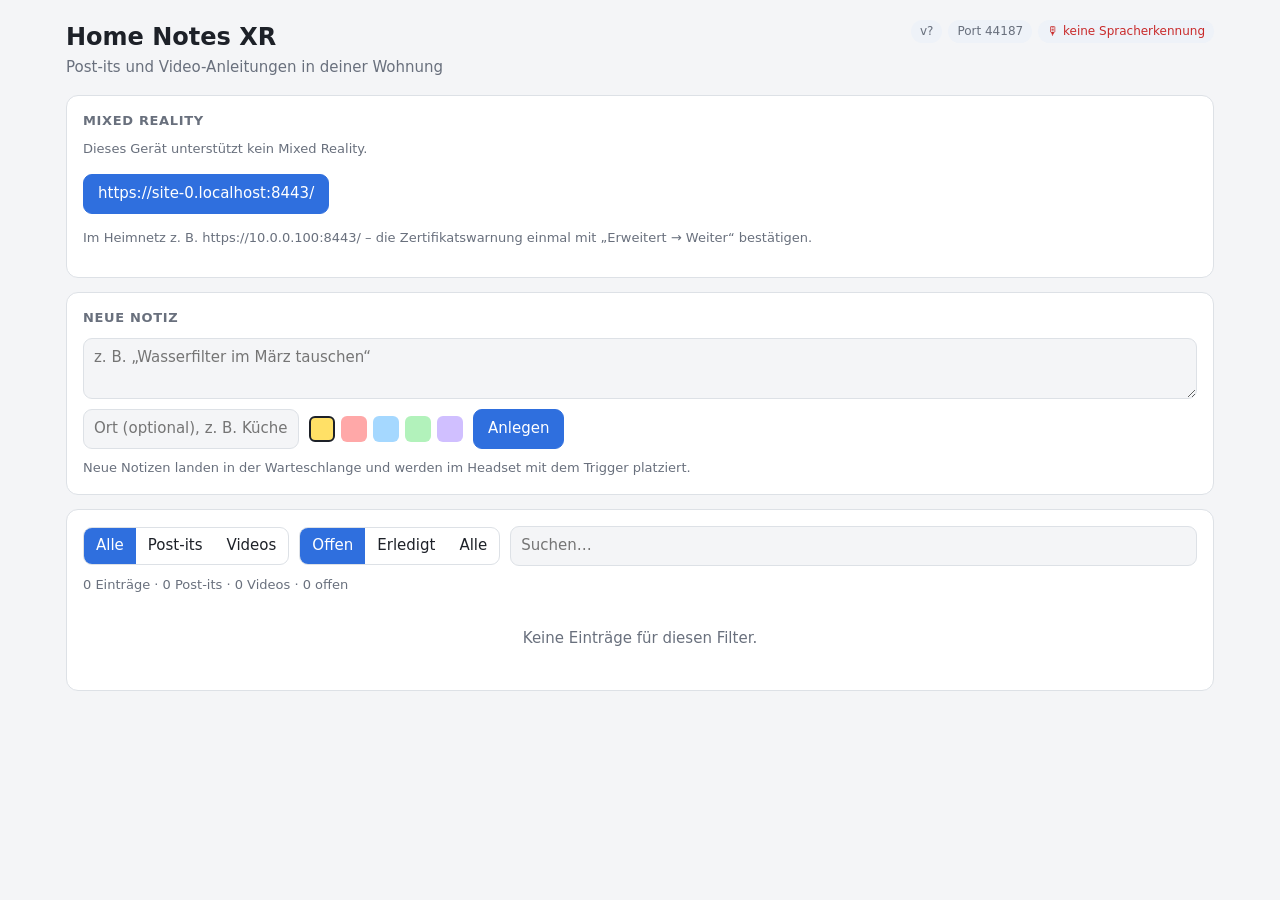
==== homenotes_xr/rootfs/app/www/index.html @ 65da4479 "Home Notes XR 0.2.0: Sprache, Verschieben/Löschen/Abhaken, Video-Anleitungen, ohne Scan, Desktop-Übe" ====
<!doctype html>
<html lang="de">
<head>
<meta charset="utf-8">
<meta name="viewport" content="width=device-width, initial-scale=1">
<title>Home Notes XR</title>
<link rel="stylesheet" href="style.css">
</head>
<body>
<main>
  <header class="top">
    <div>
      <h1>Home Notes XR</h1>
      <p class="sub">Post-its und Video-Anleitungen in deiner Wohnung</p>
    </div>
    <div class="chips" id="chips"></div>
  </header>

  <section class="card xr" id="xr-card">
    <div class="xr-row">
      <div class="xr-text">
        <h2>Mixed Reality</h2>
        <p id="xr-status" class="hint">Prüfe WebXR…</p>
      </div>
      <button class="primary big" id="start-ar" hidden>AR starten</button>
    </div>
    <div id="xr-options" hidden>
      <label class="check"><input type="checkbox" id="use-scan"> Raum-Scan verwenden (Notizen haften an Wänden/Möbeln – braucht eingerichtete Räume)</label>
      <div class="row">
        <button class="ghost" id="grant">Kamera &amp; Mikrofon freigeben</button>
        <span class="hint" id="grant-status"></span>
      </div>
      <details class="help">
        <summary>Steuerung im Headset</summary>
        <table>
          <tr><td>Trigger / Pinch</td><td>Notiz setzen (nächste aus der Warteschlange) · auf Notiz: abhaken · auf Video: Play/Pause</td></tr>
          <tr><td>Grip halten</td><td>Notiz greifen und verschieben (Stick: näher/weiter)</td></tr>
          <tr><td>Rechter Stick</td><td>Abstand der Vorschau (ohne Raum-Scan)</td></tr>
          <tr><td>A halten</td><td>Diktieren – auf Notiz: Text ersetzen, sonst: Text für die nächste Notiz</td></tr>
          <tr><td>B zweimal</td><td>Notiz/Video löschen, auf das du zeigst</td></tr>
          <tr><td>X</td><td>Video-Anleitung aufnehmen / stoppen, danach mit Trigger platzieren</td></tr>
          <tr><td>Y</td><td>Farbe wechseln (auf Notiz: deren Farbe)</td></tr>
          <tr><td>Linker Stick drücken</td><td>Raum-Scan-Anzeige ein/aus</td></tr>
        </table>
      </details>
    </div>
    <div id="xr-links" hidden></div>
  </section>

  <section class="card">
    <h2>Neue Notiz</h2>
    <form id="new-form" class="new">
      <div class="new-main">
        <textarea id="new-text" rows="2" placeholder="z. B. „Wasserfilter im März tauschen“" required></textarea>
        <button type="button" class="ghost mic" id="new-mic" hidden title="Diktieren (gedrückt halten)">🎙</button>
      </div>
      <div class="row">
        <input id="new-location" placeholder="Ort (optional), z. B. Küche">
        <div class="swatches" id="new-colors"></div>
        <button class="primary" type="submit">Anlegen</button>
      </div>
      <p class="hint">Neue Notizen landen in der Warteschlange und werden im Headset mit dem Trigger platziert.</p>
    </form>
  </section>

  <section class="card">
    <div class="toolbar">
      <div class="tabs" id="type-tabs">
        <button data-type="all" class="on">Alle</button>
        <button data-type="note">Post-its</button>
        <button data-type="video">Videos</button>
      </div>
      <div class="tabs" id="status-tabs">
        <button data-status="open" class="on">Offen</button>
        <button data-status="done">Erledigt</button>
        <button data-status="all">Alle</button>
      </div>
      <input id="search" type="search" placeholder="Suchen…">
    </div>
    <div id="summary" class="hint"></div>
    <div id="grid" class="grid"></div>
  </section>
</main>
<canvas id="xr-canvas"></canvas>
<script type="module" src="dashboard.js"></script>
</body>
</html>
---- homenotes_xr/rootfs/app/www/style.css ----
:root {
  color-scheme: light dark;
  --bg: #f4f5f7; --card: #fff; --ink: #1d2128; --muted: #69707d; --line: #dde1e6;
  --accent: #2f6fde; --ok: #2b8a3e; --bad: #c92a2a; --soft: #eef2f8;
}
@media (prefers-color-scheme: dark) {
  :root { --bg: #111418; --card: #1b1f25; --ink: #e7e9ec; --muted: #9aa1ad; --line: #2c323b; --accent: #5b8ff0; --ok: #51cf66; --bad: #ff6b6b; --soft: #222833; }
}
* { box-sizing: border-box; }
[hidden] { display: none !important; }
body { margin: 0; font: 15px/1.45 system-ui, -apple-system, "Segoe UI", Roboto, sans-serif; background: var(--bg); color: var(--ink); }
main { max-width: 1180px; margin: 0 auto; padding: 20px 16px 56px; }
h1 { font-size: 24px; margin: 0; }
h2 { font-size: 13px; margin: 0 0 10px; text-transform: uppercase; letter-spacing: .05em; color: var(--muted); }
.sub { color: var(--muted); margin: 2px 0 0; }
.top { display: flex; justify-content: space-between; align-items: flex-start; gap: 12px; flex-wrap: wrap; margin-bottom: 16px; }
.chips { display: flex; gap: 6px; flex-wrap: wrap; }
.chip { font-size: 12px; padding: 3px 9px; border-radius: 99px; background: var(--soft); color: var(--muted); }
.chip.ok { color: var(--ok); } .chip.bad { color: var(--bad); }
.card { background: var(--card); border: 1px solid var(--line); border-radius: 12px; padding: 16px; margin-bottom: 14px; }
.hint { color: var(--muted); font-size: 13px; }
.row { display: flex; gap: 10px; flex-wrap: wrap; align-items: center; }
button, a.btn { font: inherit; border: 1px solid var(--line); border-radius: 9px; padding: 8px 14px; background: var(--card); color: var(--ink); cursor: pointer; text-decoration: none; display: inline-block; }
button.primary, a.btn.primary { background: var(--accent); border-color: var(--accent); color: #fff; }
button.big { font-size: 18px; padding: 14px 26px; }
button.ghost { background: transparent; }
button.danger { color: var(--bad); }
button:disabled { opacity: .45; cursor: not-allowed; }
input, textarea, select { font: inherit; padding: 8px 10px; border-radius: 9px; border: 1px solid var(--line); background: var(--bg); color: var(--ink); }
textarea { width: 100%; resize: vertical; }
.xr-row { display: flex; justify-content: space-between; align-items: center; gap: 16px; flex-wrap: wrap; }
.xr-text p { margin: 0; }
#xr-options { margin-top: 12px; display: grid; gap: 10px; }
.check { display: flex; gap: 8px; align-items: center; }
.help table { width: 100%; border-collapse: collapse; margin-top: 8px; font-size: 13px; }
.help td { padding: 4px 6px; border-top: 1px solid var(--line); vertical-align: top; }
.help td:first-child { white-space: nowrap; font-weight: 600; width: 1%; }
.new { display: grid; gap: 10px; }
.new-main { display: flex; gap: 8px; }
.new .hint { margin: 0; }
.mic { font-size: 20px; }
.mic.rec { background: var(--bad); color: #fff; border-color: var(--bad); }
.swatches { display: flex; gap: 6px; }
.swatch { width: 26px; height: 26px; border-radius: 6px; border: 2px solid transparent; padding: 0; cursor: pointer; }
.swatch.on { border-color: var(--ink); }
.toolbar { display: flex; gap: 10px; flex-wrap: wrap; align-items: center; margin-bottom: 10px; }
.toolbar input { flex: 1; min-width: 160px; }
.tabs { display: inline-flex; border: 1px solid var(--line); border-radius: 9px; overflow: hidden; }
.tabs button { border: 0; border-radius: 0; padding: 7px 12px; background: transparent; }
.tabs button.on { background: var(--accent); color: #fff; }
.grid { display: grid; grid-template-columns: repeat(auto-fill, minmax(260px, 1fr)); gap: 12px; margin-top: 10px; }
.note { border: 1px solid var(--line); border-radius: 10px; overflow: hidden; display: flex; flex-direction: column; background: var(--card); }
.note .bar { height: 6px; }
.note .body { padding: 10px 12px; display: grid; gap: 8px; flex: 1; align-content: start; }
.note textarea { border: 0; background: transparent; padding: 0; font-size: 16px; font-weight: 600; min-height: 48px; }
.note textarea:focus { outline: 2px solid var(--accent); outline-offset: 4px; border-radius: 4px; }
.note.done textarea { text-decoration: line-through; color: var(--muted); }
.note input.loc { padding: 5px 8px; font-size: 13px; }
.note video { width: 100%; border-radius: 8px; background: #000; max-height: 220px; }
.note .meta { font-size: 12px; color: var(--muted); display: flex; gap: 10px; flex-wrap: wrap; }
.note .actions { display: flex; gap: 6px; flex-wrap: wrap; align-items: center; padding: 8px 12px; border-top: 1px solid var(--line); }
.note .actions .swatch { width: 18px; height: 18px; }
.note .actions .spacer { flex: 1; }
.note .actions button { padding: 5px 10px; font-size: 13px; }
.empty { color: var(--muted); padding: 24px; text-align: center; grid-column: 1 / -1; }
#xr-canvas { position: fixed; inset: 0; display: none; }
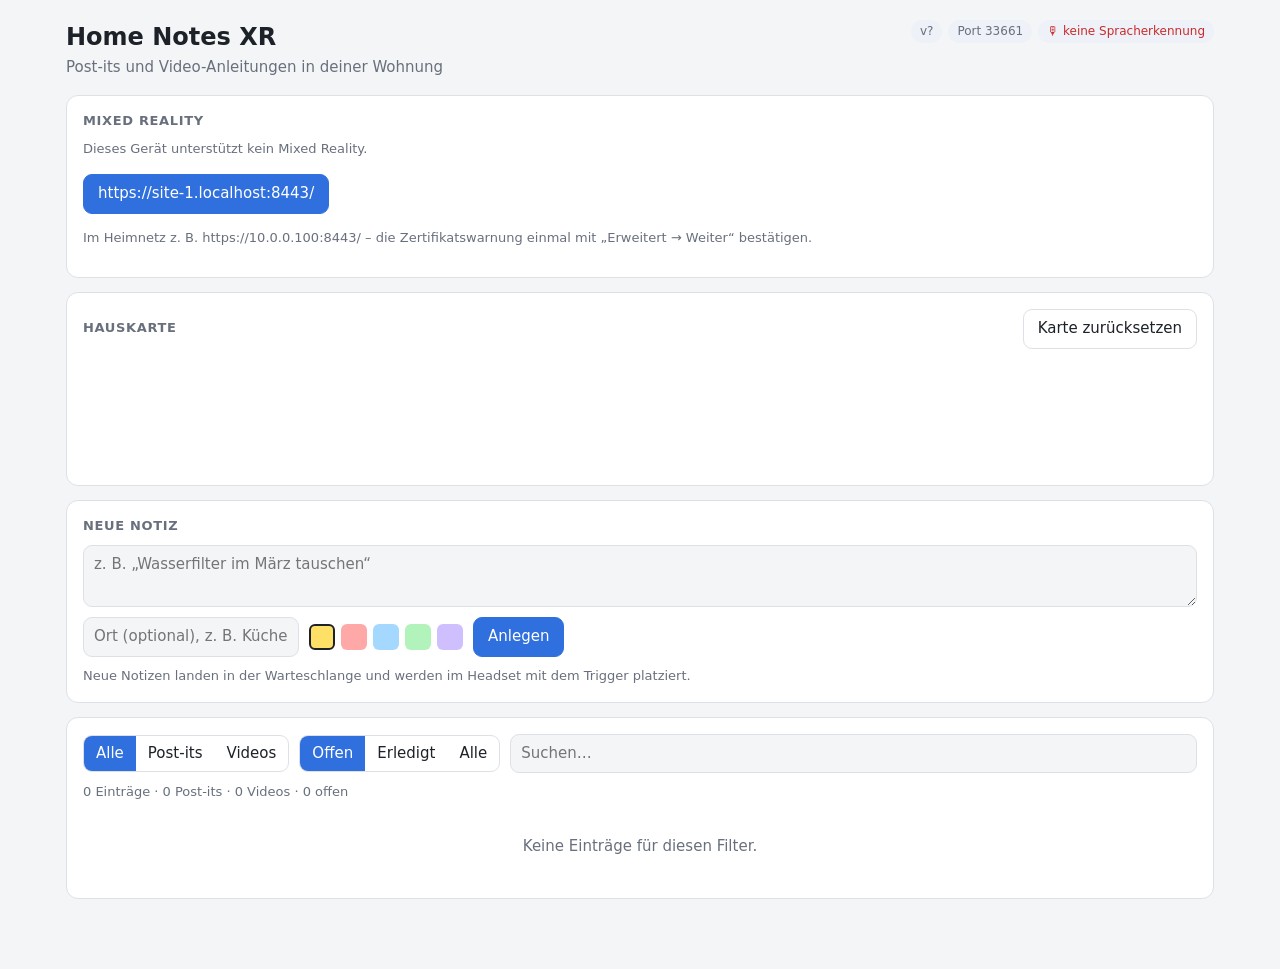
==== commit f2e72442: "Home Notes XR 0.3.0: ohne Raumabfrage, Kamera-Auswahl, Aktionsleisten, Menü, Hauskarte Co-Authored-B" ====
--- a/homenotes_xr/rootfs/app/www/index.html
+++ b/homenotes_xr/rootfs/app/www/index.html
@@ -25,26 +25,46 @@
       <button class="primary big" id="start-ar" hidden>AR starten</button>
     </div>
     <div id="xr-options" hidden>
-      <label class="check"><input type="checkbox" id="use-scan"> Raum-Scan verwenden (Notizen haften an Wänden/Möbeln – braucht eingerichtete Räume)</label>
       <div class="row">
         <button class="ghost" id="grant">Kamera &amp; Mikrofon freigeben</button>
         <span class="hint" id="grant-status"></span>
       </div>
+      <div class="cam" id="cam-box" hidden>
+        <label>Kamera für Video-Anleitungen
+          <select id="camera-select"></select>
+        </label>
+        <video id="cam-preview" muted playsinline></video>
+        <p class="hint">Wähle die Kamera, die dein Zimmer zeigt. Die „virtuelle Kamera“ liefert in Mixed Reality nur Schwarz.</p>
+      </div>
+      <details class="help">
+        <summary>Erweitert</summary>
+        <label class="check"><input type="checkbox" id="use-scan"> Raum-Scan verwenden (Notizen haften an Wänden/Möbeln, Wände erscheinen auf der Karte – die Quest fragt nach der Raumeinrichtung)</label>
+        <label class="check"><input type="checkbox" id="use-floor"> Boden-Referenz (local-floor) – nur nötig, falls Anker ohne nicht funktionieren; die Quest fragt dann nach einer Begrenzung</label>
+      </details>
       <details class="help">
         <summary>Steuerung im Headset</summary>
         <table>
-          <tr><td>Trigger / Pinch</td><td>Notiz setzen (nächste aus der Warteschlange) · auf Notiz: abhaken · auf Video: Play/Pause</td></tr>
-          <tr><td>Grip halten</td><td>Notiz greifen und verschieben (Stick: näher/weiter)</td></tr>
-          <tr><td>Rechter Stick</td><td>Abstand der Vorschau (ohne Raum-Scan)</td></tr>
-          <tr><td>A halten</td><td>Diktieren – auf Notiz: Text ersetzen, sonst: Text für die nächste Notiz</td></tr>
-          <tr><td>B zweimal</td><td>Notiz/Video löschen, auf das du zeigst</td></tr>
-          <tr><td>X</td><td>Video-Anleitung aufnehmen / stoppen, danach mit Trigger platzieren</td></tr>
-          <tr><td>Y</td><td>Farbe wechseln (auf Notiz: deren Farbe)</td></tr>
-          <tr><td>Linker Stick drücken</td><td>Raum-Scan-Anzeige ein/aus</td></tr>
+          <tr><td>Menü am linken Controller</td><td>Mit dem rechten Strahl zeigen + Trigger: ＋ Notiz · 🎙 Diktat · ● Video · 🗺 Karte · ▦ Scan-Anzeige</td></tr>
+          <tr><td>Auf Notiz zeigen</td><td>Aktionsleiste erscheint: ✓ abhaken · 🎙 Text sprechen · ✥ verschieben · 🎨 Farbe · 🗑 löschen (2×)</td></tr>
+          <tr><td>Auf Video zeigen</td><td>▶ abspielen · 🎙 Titel · ✥ verschieben · 🗑 löschen</td></tr>
+          <tr><td>Trigger ins Leere</td><td>Nächstes aus der Warteschlange platzieren (Vorschau am Strahl)</td></tr>
+          <tr><td>Rechter Stick</td><td>Abstand der Vorschau / beim Verschieben näher-weiter</td></tr>
+          <tr><td>Abkürzungen</td><td>A halten: diktieren · B 2×: löschen · Grip: greifen · X: Video · Y: Farbe · linker Stick drücken: Karte</td></tr>
         </table>
       </details>
     </div>
     <div id="xr-links" hidden></div>
+  </section>
+
+  <section class="card" id="map-card">
+    <div class="row" style="justify-content:space-between">
+      <h2 style="margin:0">Hauskarte</h2>
+      <div class="row">
+        <span class="hint" id="map-stats"></span>
+        <button class="ghost" id="map-reset">Karte zurücksetzen</button>
+      </div>
+    </div>
+    <div id="map" class="map"></div>
   </section>
 
   <section class="card">
--- a/homenotes_xr/rootfs/app/www/style.css
+++ b/homenotes_xr/rootfs/app/www/style.css
@@ -64,3 +64,11 @@
 .note .actions button { padding: 5px 10px; font-size: 13px; }
 .empty { color: var(--muted); padding: 24px; text-align: center; grid-column: 1 / -1; }
 #xr-canvas { position: fixed; inset: 0; display: none; }
+
+.cam { display: grid; gap: 8px; }
+.cam select { display: block; margin-top: 4px; max-width: 100%; }
+.cam video { width: 240px; max-width: 100%; border-radius: 8px; background: #000; }
+.map { width: 100%; min-height: 120px; }
+.map svg { width: 100%; height: auto; max-height: 520px; display: block; background: var(--soft); border-radius: 10px; }
+.map .empty { padding: 30px; }
+.note.flash { outline: 3px solid var(--accent); }
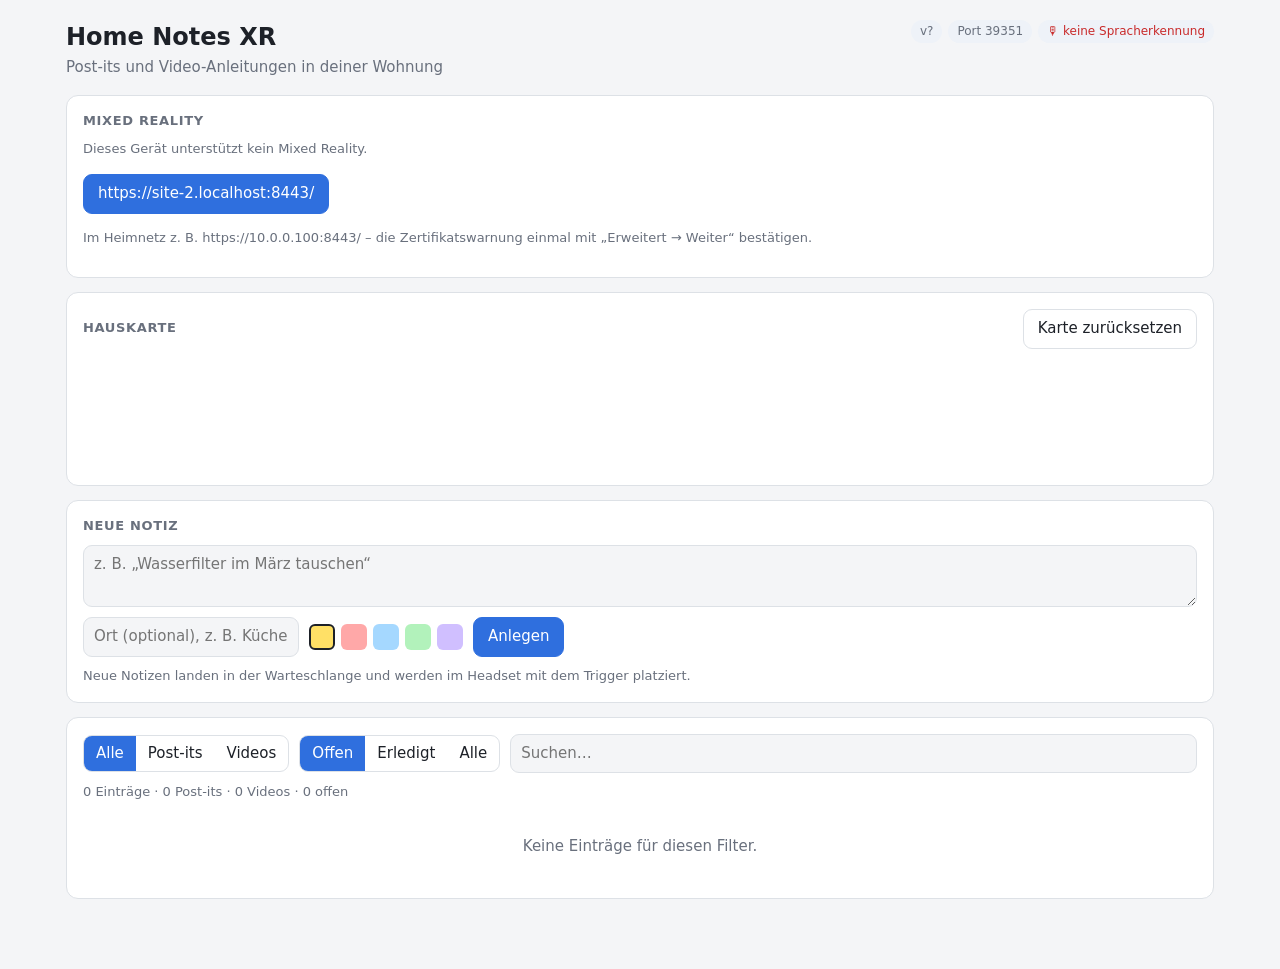
==== commit 491482f6: "Home Notes XR 0.3.1: ganze Wohnung ohne Begrenzung (unbounded) Co-Authored-By: Claude Opus 5.5 <nore" ====
--- a/homenotes_xr/rootfs/app/www/index.html
+++ b/homenotes_xr/rootfs/app/www/index.html
@@ -39,7 +39,13 @@
       <details class="help">
         <summary>Erweitert</summary>
         <label class="check"><input type="checkbox" id="use-scan"> Raum-Scan verwenden (Notizen haften an Wänden/Möbeln, Wände erscheinen auf der Karte – die Quest fragt nach der Raumeinrichtung)</label>
-        <label class="check"><input type="checkbox" id="use-floor"> Boden-Referenz (local-floor) – nur nötig, falls Anker ohne nicht funktionieren; die Quest fragt dann nach einer Begrenzung</label>
+        <label>Bewegungsbereich
+          <select id="space-mode">
+            <option value="unbounded">Ganze Wohnung – ohne Begrenzung (empfohlen)</option>
+            <option value="local">Lokal – Quest-Begrenzung bleibt aktiv</option>
+            <option value="local-floor">Mit Boden-Referenz – Quest fragt nach Begrenzung</option>
+          </select>
+        </label>
       </details>
       <details class="help">
         <summary>Steuerung im Headset</summary>
--- a/homenotes_xr/rootfs/app/www/style.css
+++ b/homenotes_xr/rootfs/app/www/style.css
@@ -72,3 +72,5 @@
 .map svg { width: 100%; height: auto; max-height: 520px; display: block; background: var(--soft); border-radius: 10px; }
 .map .empty { padding: 30px; }
 .note.flash { outline: 3px solid var(--accent); }
+.help label { display: block; margin-top: 8px; }
+.help label select { display: block; margin-top: 4px; max-width: 100%; }
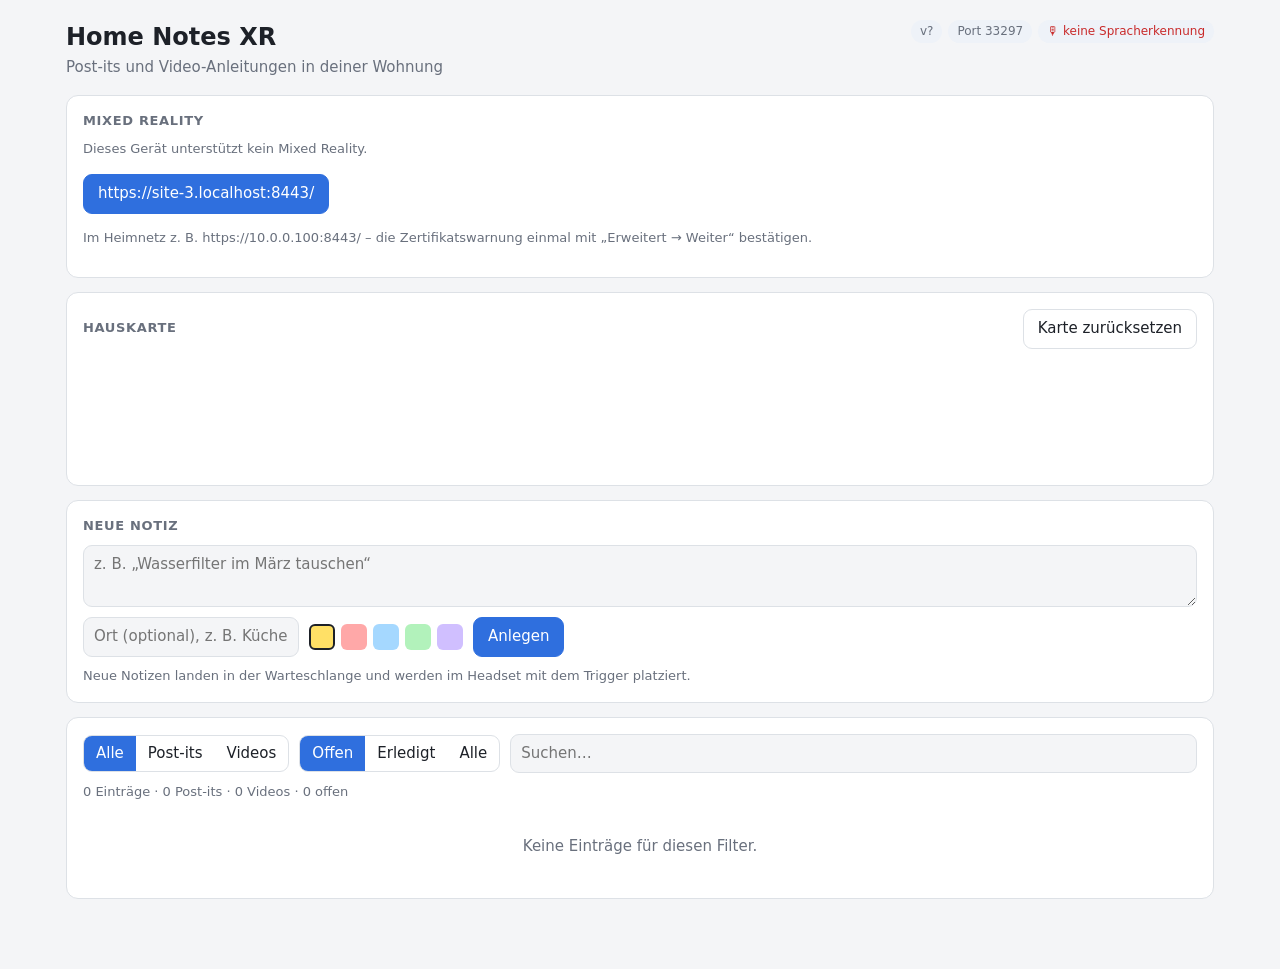
==== commit af6ca418: "Home Notes XR 0.4.0: Menü & Video-Rekorder, Grundriss per Tiefensensor, XR-Übersicht, verschiebbare " ====
--- a/homenotes_xr/rootfs/app/www/index.html
+++ b/homenotes_xr/rootfs/app/www/index.html
@@ -38,6 +38,7 @@
       </div>
       <details class="help">
         <summary>Erweitert</summary>
+        <label class="check"><input type="checkbox" id="use-mapping"> Grundriss erfassen (Tiefensensor tastet beim Herumgehen Wände ab – Karte wird mit jedem Rundgang genauer)</label>
         <label class="check"><input type="checkbox" id="use-scan"> Raum-Scan verwenden (Notizen haften an Wänden/Möbeln, Wände erscheinen auf der Karte – die Quest fragt nach der Raumeinrichtung)</label>
         <label>Bewegungsbereich
           <select id="space-mode">
@@ -50,12 +51,14 @@
       <details class="help">
         <summary>Steuerung im Headset</summary>
         <table>
-          <tr><td>Menü am linken Controller</td><td>Mit dem rechten Strahl zeigen + Trigger: ＋ Notiz · 🎙 Diktat · ● Video · 🗺 Karte · ▦ Scan-Anzeige</td></tr>
-          <tr><td>Auf Notiz zeigen</td><td>Aktionsleiste erscheint: ✓ abhaken · 🎙 Text sprechen · ✥ verschieben · 🎨 Farbe · 🗑 löschen (2×)</td></tr>
-          <tr><td>Auf Video zeigen</td><td>▶ abspielen · 🎙 Titel · ✥ verschieben · 🗑 löschen</td></tr>
-          <tr><td>Trigger ins Leere</td><td>Nächstes aus der Warteschlange platzieren (Vorschau am Strahl)</td></tr>
-          <tr><td>Rechter Stick</td><td>Abstand der Vorschau / beim Verschieben näher-weiter</td></tr>
-          <tr><td>Abkürzungen</td><td>A halten: diktieren · B 2×: löschen · Grip: greifen · X: Video · Y: Farbe · linker Stick drücken: Karte</td></tr>
+          <tr><td>Menü (linker Controller)</td><td>Mit dem rechten Strahl zeigen + Trigger: ＋ Notiz · 🎙 Diktat · 🎬 Video · 📋 Übersicht · 🗺 Karte · 🎨 Farbe. X blendet das Menü aus/ein.</td></tr>
+          <tr><td>🎬 Video</td><td>Eigener Ablauf: ● Aufnahme starten → ■ Stopp &amp; behalten oder ✕ Verwerfen → ▶ Ansehen · 🎙 Titel sprechen · ↺ Neu · 🗑 Verwerfen → mit Trigger ins Leere platzieren. Der Titel wird aus dem Gesprochenen abgeleitet.</td></tr>
+          <tr><td>Notiz antippen</td><td>Text sprechen (Trigger beendet). Aktionsleiste: ✓ abhaken · 🎙 · ✥ verschieben · 🎨 · 🗑 (2×)</td></tr>
+          <tr><td>Video</td><td>Bild antippen = Play/Pause · Titelzeile antippen = Titel sprechen</td></tr>
+          <tr><td>📋 Übersicht</td><td>Liste aller Einträge im Raum: ✓ abhaken · ➜ Zeigen (gelbe Linie) · 📍 als Nächstes platzieren · 🗑 löschen</td></tr>
+          <tr><td>🗺 Karte</td><td>Kopfzeile: 👁 folgt dem Blick · 📌 fix im Raum · ✋ am Controller · ✕ aus. Mit Grip greifen und dorthin schieben, wo du sie haben willst.</td></tr>
+          <tr><td>Trigger ins Leere</td><td>Nächstes aus der Warteschlange platzieren (haftet an Wänden, sonst frei; rechter Stick = Abstand)</td></tr>
+          <tr><td>Abkürzungen</td><td>A halten: diktieren · B 2×: löschen · Grip: greifen · Y: Farbe · linken Stick drücken: Karte ein/aus</td></tr>
         </table>
       </details>
     </div>
--- a/homenotes_xr/rootfs/app/www/style.css
+++ b/homenotes_xr/rootfs/app/www/style.css
@@ -74,3 +74,7 @@
 .note.flash { outline: 3px solid var(--accent); }
 .help label { display: block; margin-top: 8px; }
 .help label select { display: block; margin-top: 4px; max-width: 100%; }
+.map canvas { display: block; border-radius: 10px; cursor: pointer; }
+.map .legend { margin: 6px 0 0; }
+.transcript { font-size: 13px; color: var(--muted); }
+.transcript p { margin: 4px 0 0; white-space: pre-wrap; }
